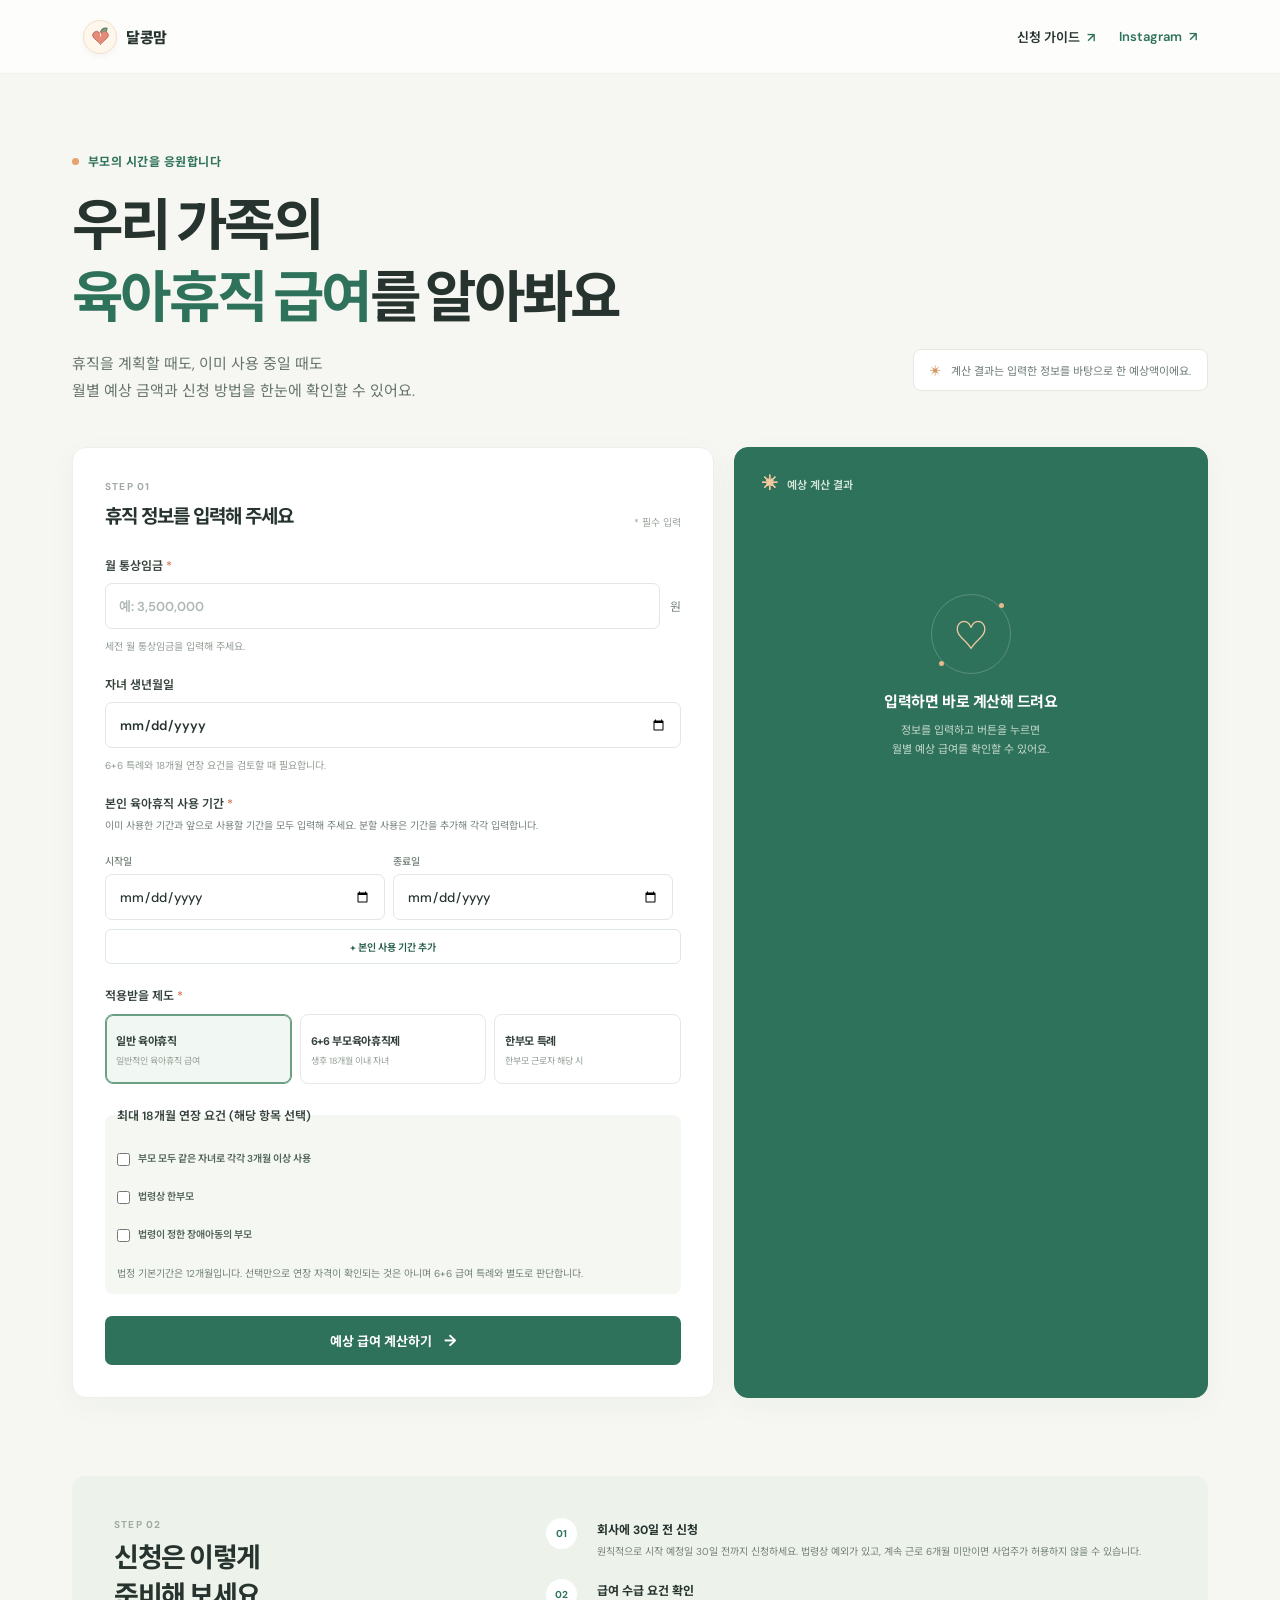
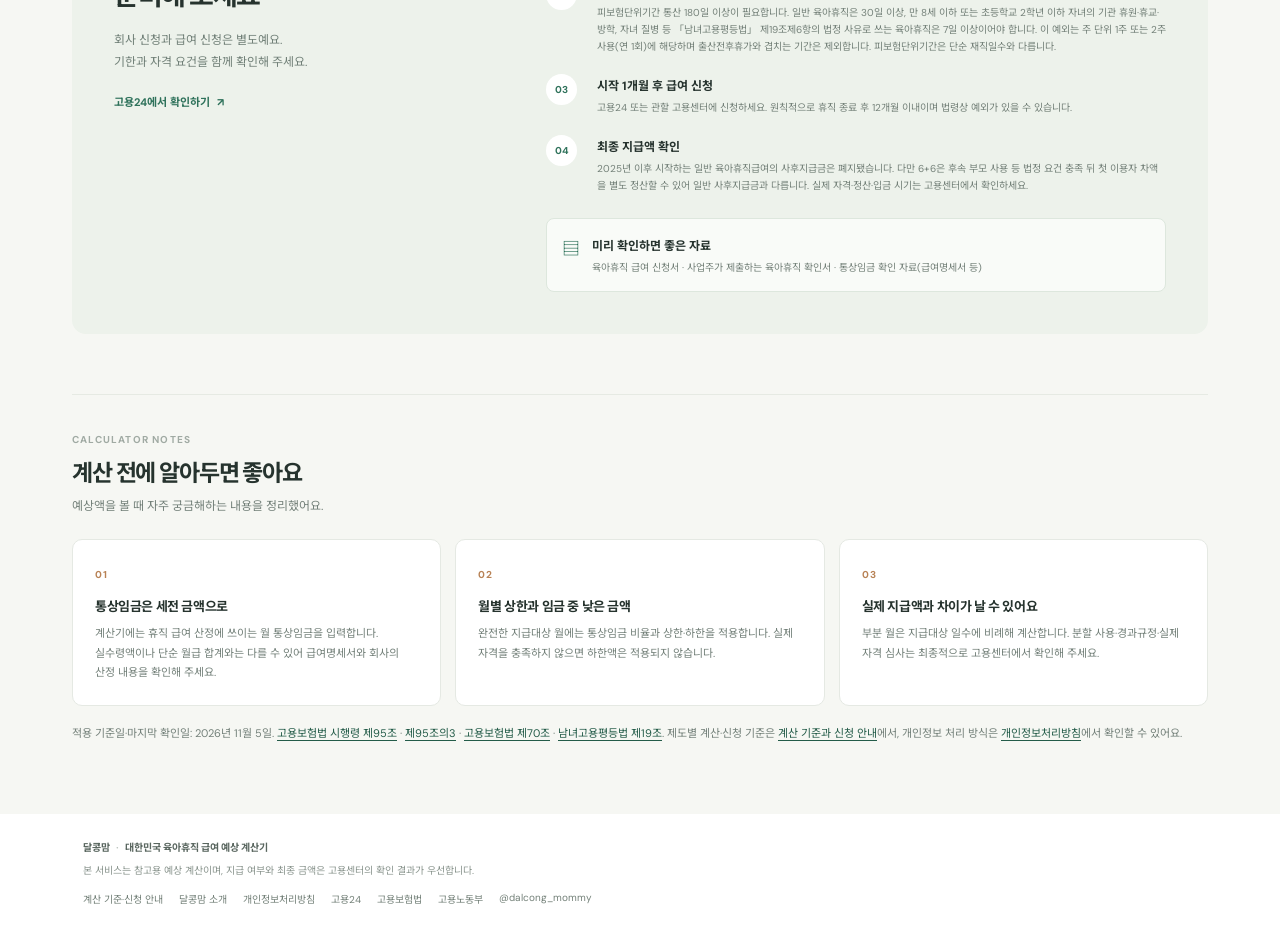
==== index.html @ 6d40310b "Clarify partial-month benefit display Co-authored-by: Copilot <223556219+Copilot@users.noreply.githu" ====
<!doctype html>
<html lang="ko">
  <head>
    <meta charset="utf-8">
    <meta name="viewport" content="width=device-width, initial-scale=1">
    <meta name="theme-color" content="#f6f7f3">
    <meta name="description" content="월 통상임금으로 육아휴직 급여를 월별 계산해 보세요. 일반 육아휴직, 6+6 부모육아휴직제, 한부모 특례 예상액과 신청 안내를 확인할 수 있습니다.">
    <title>육아휴직 급여 계산기 | 월별 예상액 계산 - 달콩맘</title>
    <link rel="canonical" href="https://nayeong-jeon.github.io/">
    <meta name="robots" content="index,follow,max-image-preview:large">
    <meta property="og:locale" content="ko_KR">
    <meta property="og:site_name" content="달콩맘">
    <meta property="og:type" content="website">
    <meta property="og:title" content="육아휴직 급여 계산기 | 월별 예상액 계산 - 달콩맘">
    <meta property="og:description" content="월 통상임금으로 육아휴직 급여를 월별 계산해 보세요. 6+6 제도와 한부모 특례 예상액 및 신청 안내를 제공합니다.">
    <meta property="og:url" content="https://nayeong-jeon.github.io/">
    <meta name="twitter:card" content="summary">
    <meta name="twitter:title" content="육아휴직 급여 계산기 - 달콩맘">
    <meta name="twitter:description" content="월 통상임금으로 육아휴직 급여를 월별 계산하고 신청 안내를 확인하세요.">

    <link rel="stylesheet" href="styles.css?v=5">
    <script type="module" src="app.js?v=4"></script>
    <script type="application/ld+json">
    {
      "@context": "https://schema.org",
      "@type": "WebApplication",
      "name": "달콩맘 육아휴직 급여 계산기",
      "url": "https://nayeong-jeon.github.io/",
      "description": "대한민국 육아휴직 급여를 월별로 예상하고 신청 정보를 확인하는 무료 계산기입니다.",
      "applicationCategory": "UtilitiesApplication",
      "operatingSystem": "Any",
      "inLanguage": "ko-KR",
      "offers": {
        "@type": "Offer",
        "price": "0",
        "priceCurrency": "KRW"
      },
      "publisher": {
        "@type": "Organization",
        "name": "달콩맘",
        "url": "https://nayeong-jeon.github.io/"
      }
    }
    </script>
  </head>
  <body>
    <header class="site-header">
      <a class="brand" href="#" aria-label="첫 화면">
        <span class="brand-mark" aria-hidden="true">
          <svg viewBox="0 0 40 40" focusable="false">
            <path class="brand-leaf" d="M20 13.8c1.7-4.1 5.3-5.8 9.1-5.2-.3 4.1-2.7 7.1-7.3 7.8" />
            <path class="brand-heart" d="M20 30.5 10.8 22a5.3 5.3 0 0 1 7.5-7.5l1.7 1.7 1.7-1.7a5.3 5.3 0 0 1 7.5 7.5L20 30.5Z" />
            <path class="brand-stem" d="M20 16.3v3.1" />
          </svg>
        </span>
        <span>달콩맘</span>
      </a>
      <nav class="header-nav" aria-label="사이트 메뉴">
        <a class="header-link" href="#guide">신청 가이드 <span aria-hidden="true">↗</span></a>
        <a class="header-link instagram-link" href="https://www.instagram.com/dalcong_mommy/" target="_blank" rel="noopener noreferrer">Instagram <span aria-hidden="true">↗</span></a>
      </nav>
    </header>

    <main>
      <section class="hero">
        <p class="eyebrow"><span class="eyebrow-dot"></span> 부모의 시간을 응원합니다</p>
        <h1>우리 가족의<br><span>육아휴직 급여</span>를 알아봐요</h1>
        <p class="hero-copy">휴직을 계획할 때도, 이미 사용 중일 때도<br class="desktop-break"> 월별 예상 금액과 신청 방법을 한눈에 확인할 수 있어요.</p>
        <div class="hero-note"><span aria-hidden="true">✳</span> 계산 결과는 입력한 정보를 바탕으로 한 예상액이에요.</div>
      </section>

      <section class="calculator-layout" aria-label="육아휴직 급여 계산">
        <form class="calculator-card" id="calculator-form">
          <div class="section-heading">
            <div>
              <p class="step-label">STEP 01</p>
              <h2>휴직 정보를 입력해 주세요</h2>
            </div>
            <span class="required-label">* 필수 입력</span>
          </div>

          <label class="field">
            <span>월 통상임금 <span class="required">*</span></span>
            <span class="input-with-unit">
              <input id="salary" type="text" inputmode="numeric" autocomplete="off" placeholder="예: 3,500,000" required>
              <span>원</span>
            </span>
            <small>세전 월 통상임금을 입력해 주세요.</small>
          </label>

          <label class="field">
            <span>자녀 생년월일</span>
            <input id="child-birth-date" type="date">
            <small>6+6 특례와 18개월 연장 요건을 검토할 때 필요합니다.</small>
          </label>

          <fieldset class="field period-group">
            <legend>본인 육아휴직 사용 기간 <span class="required">*</span></legend>
            <p class="field-help">이미 사용한 기간과 앞으로 사용할 기간을 모두 입력해 주세요. 분할 사용은 기간을 추가해 각각 입력합니다.</p>
            <div class="period-list" id="own-periods">
              <div class="period-row">
                <label><span>시작일</span><input class="period-start" type="date" required></label>
                <label><span>종료일</span><input class="period-end" type="date" required></label>
              </div>
            </div>
            <button class="add-period-button" id="add-own-period" type="button">+ 본인 사용 기간 추가</button>
          </fieldset>

          <fieldset class="field">
            <legend>적용받을 제도 <span class="required">*</span></legend>
            <div class="scheme-options">
              <label class="scheme-option">
                <input type="radio" value="standard" checked>
                <span class="radio-card">
                  <strong>일반 육아휴직</strong>
                  <small>일반적인 육아휴직 급여</small>
                </span>
              </label>
              <label class="scheme-option">
                <input type="radio" value="sixPlusSix">
                <span class="radio-card">
                  <strong>6+6 부모육아휴직제</strong>
                  <small>생후 18개월 이내 자녀</small>
                </span>
              </label>
              <label class="scheme-option">
                <input type="radio" value="singleParent">
                <span class="radio-card">
                  <strong>한부모 특례</strong>
                  <small>한부모 근로자 해당 시</small>
                </span>
              </label>
            </div>
          </fieldset>

          <fieldset class="field extension-options">
            <legend>최대 18개월 연장 요건 (해당 항목 선택)</legend>
            <label><input id="extension-parent" type="checkbox"> 부모 모두 같은 자녀로 각각 3개월 이상 사용</label>
            <label><input id="extension-single-parent" type="checkbox"> 법령상 한부모</label>
            <label><input id="extension-disabled-child" type="checkbox"> 법령이 정한 장애아동의 부모</label>
            <small>법정 기본기간은 12개월입니다. 선택만으로 연장 자격이 확인되는 것은 아니며 6+6 급여 특례와 별도로 판단합니다.</small>
          </fieldset>

          <section class="six-plus-six-details" id="six-plus-six-details" hidden aria-label="6+6 부모육아휴직제 조건 입력">
            <h3>6+6 조건 입력 <span>(충족 가정 예상)</span></h3>
            <label class="field">
              <span>배우자 월 통상임금</span>
              <span class="input-with-unit"><input id="spouse-salary" type="text" inputmode="numeric" autocomplete="off" placeholder="예: 3,500,000"><span>원</span></span>
            </label>
            <fieldset class="field period-group">
              <legend>배우자 육아휴직 사용 기간</legend>
              <p class="field-help">순차 사용도 가능합니다. 이전·분할 사용 기간을 모두 입력해 주세요.</p>
              <div class="period-list" id="spouse-periods">
                <div class="period-row">
                  <label><span>시작일</span><input class="period-start" type="date"></label>
                  <label><span>종료일</span><input class="period-end" type="date"></label>
                </div>
              </div>
              <button class="add-period-button" id="add-spouse-period" type="button">+ 배우자 사용 기간 추가</button>
            </fieldset>
            <p class="conditional-warning">날짜만으로 6+6 수급 자격·경과규정·분할 사용의 인정 여부를 확정할 수 없습니다. 일반 급여와 특례 가정액을 함께 표시하며, 특례 가정액은 확정 지급액이 아닙니다.</p>
          </section>

          <button class="calculate-button" type="submit">예상 급여 계산하기 <span aria-hidden="true">→</span></button>
          <p class="form-error" id="form-error" role="alert" hidden></p>
        </form>

        <aside class="result-card" id="result" aria-live="polite">
          <div class="result-topline">
            <span class="result-icon" aria-hidden="true">✳</span>
            <span>예상 계산 결과</span>
          </div>
          <div class="empty-result" id="empty-result">
            <div class="empty-illustration" aria-hidden="true"><span>♡</span><i></i><b></b></div>
            <h2>입력하면 바로 계산해 드려요</h2>
            <p>정보를 입력하고 버튼을 누르면<br>월별 예상 급여를 확인할 수 있어요.</p>
          </div>
          <div class="calculated-result" id="calculated-result" hidden>
            <p class="result-caption" id="result-caption"></p>
            <p class="total-amount"><strong id="total-amount">0</strong><span>원</span></p>
            <p class="result-meta" id="result-meta"></p>
            <div class="comparison-result" id="comparison-result" hidden></div>
            <div class="result-notice" id="result-notice" hidden></div>
            <div class="monthly-heading">
              <h3>월별 예상 급여</h3>
              <span>세전 · 월 단위 추정</span>
            </div>
            <div class="monthly-list" id="monthly-list"></div>
            <p class="calculation-footnote">하한 70만 원은 완전한 지급대상 월 기준입니다. 월 미만 기간은 해당 월액(하한 적용액 포함)을 지급대상 일수에 따라 일할 계산하므로 실제 부분 월 지급액은 70만 원보다 적을 수 있습니다. 최종 지급액은 관할 고용센터가 결정합니다.</p>
          </div>
        </aside>
      </section>

      <section class="guide-section" id="guide">
        <div class="guide-intro">
          <p class="step-label">STEP 02</p>
          <h2>신청은 이렇게<br>준비해 보세요</h2>
          <p>회사 신청과 급여 신청은 별도예요.<br>기한과 자격 요건을 함께 확인해 주세요.</p>
          <a class="official-link" href="https://www.work24.go.kr/" target="_blank" rel="noreferrer">고용24에서 확인하기 <span aria-hidden="true">↗</span></a>
        </div>
        <div class="guide-content">
          <ol class="steps-list">
            <li><span class="step-number">01</span><div><h3>회사에 30일 전 신청</h3><p>원칙적으로 시작 예정일 30일 전까지 신청하세요. 법령상 예외가 있고, 계속 근로 6개월 미만이면 사업주가 허용하지 않을 수 있습니다.</p></div></li>
            <li><span class="step-number">02</span><div><h3>급여 수급 요건 확인</h3><p>피보험단위기간 통산 180일 이상이 필요합니다. 일반 육아휴직은 30일 이상, 만 8세 이하 또는 초등학교 2학년 이하 자녀의 기관 휴원·휴교·방학, 자녀 질병 등 「남녀고용평등법」 제19조제6항의 법정 사유로 쓰는 육아휴직은 7일 이상이어야 합니다. 이 예외는 주 단위 1주 또는 2주 사용(연 1회)에 해당하며 출산전후휴가와 겹치는 기간은 제외합니다. 피보험단위기간은 단순 재직일수와 다릅니다.</p></div></li>
            <li><span class="step-number">03</span><div><h3>시작 1개월 후 급여 신청</h3><p>고용24 또는 관할 고용센터에 신청하세요. 원칙적으로 휴직 종료 후 12개월 이내이며 법령상 예외가 있을 수 있습니다.</p></div></li>
            <li><span class="step-number">04</span><div><h3>최종 지급액 확인</h3><p>2025년 이후 시작하는 일반 육아휴직급여의 사후지급금은 폐지됐습니다. 다만 6+6은 후속 부모 사용 등 법정 요건 충족 뒤 첫 이용자 차액을 별도 정산할 수 있어 일반 사후지급금과 다릅니다. 실제 자격·정산·입금 시기는 고용센터에서 확인하세요.</p></div></li>
          </ol>
          <div class="documents">
            <span class="documents-icon" aria-hidden="true">▤</span>
            <div><h3>미리 확인하면 좋은 자료</h3><p>육아휴직 급여 신청서 · 사업주가 제출하는 육아휴직 확인서 · 통상임금 확인 자료(급여명세서 등)</p></div>
          </div>
        </div>
      </section>

      <section class="help-section" aria-labelledby="help-title">
        <div class="help-heading">
          <p class="step-label">CALCULATOR NOTES</p>
          <h2 id="help-title">계산 전에 알아두면 좋아요</h2>
          <p>예상액을 볼 때 자주 궁금해하는 내용을 정리했어요.</p>
        </div>
        <div class="help-grid">
          <article class="help-card">
            <span class="help-number">01</span>
            <h3>통상임금은 세전 금액으로</h3>
            <p>계산기에는 휴직 급여 산정에 쓰이는 월 통상임금을 입력합니다. 실수령액이나 단순 월급 합계와는 다를 수 있어 급여명세서와 회사의 산정 내용을 확인해 주세요.</p>
          </article>
          <article class="help-card">
            <span class="help-number">02</span>
            <h3>월별 상한과 임금 중 낮은 금액</h3>
            <p>완전한 지급대상 월에는 통상임금 비율과 상한·하한을 적용합니다. 실제 자격을 충족하지 않으면 하한액은 적용되지 않습니다.</p>
          </article>
          <article class="help-card">
            <span class="help-number">03</span>
            <h3>실제 지급액과 차이가 날 수 있어요</h3>
            <p>부분 월은 지급대상 일수에 비례해 계산합니다. 분할 사용·경과규정·실제 자격 심사는 최종적으로 고용센터에서 확인해 주세요.</p>
          </article>
        </div>
        <p class="help-more">적용 기준일·마지막 확인일: 2026년 11월 5일. <a href="https://www.law.go.kr/법령/고용보험법시행령/제95조" target="_blank" rel="noopener noreferrer">고용보험법 시행령 제95조</a> · <a href="https://www.law.go.kr/법령/고용보험법시행령/제95조의3" target="_blank" rel="noopener noreferrer">제95조의3</a> · <a href="https://www.law.go.kr/법령/고용보험법/제70조" target="_blank" rel="noopener noreferrer">고용보험법 제70조</a> · <a href="https://www.law.go.kr/법령/남녀고용평등과일ㆍ가정양립지원에관한법률/제19조" target="_blank" rel="noopener noreferrer">남녀고용평등법 제19조</a>. 제도별 계산·신청 기준은 <a href="guide.html">계산 기준과 신청 안내</a>에서, 개인정보 처리 방식은 <a href="privacy.html">개인정보처리방침</a>에서 확인할 수 있어요.</p>
      </section>
    </main>

    <footer>
      <p>달콩맘 <span>·</span> 대한민국 육아휴직 급여 예상 계산기</p>
      <p>본 서비스는 참고용 예상 계산이며, 지급 여부와 최종 금액은 고용센터의 확인 결과가 우선합니다.</p>
      <div class="footer-links">
        <a href="guide.html">계산 기준·신청 안내</a>
        <a href="about.html">달콩맘 소개</a>
        <a href="privacy.html">개인정보처리방침</a>
        <a href="https://www.work24.go.kr/" target="_blank" rel="noreferrer">고용24</a>
        <a href="https://www.law.go.kr/법령/고용보험법" target="_blank" rel="noreferrer">고용보험법</a>
        <a href="https://www.moel.go.kr/" target="_blank" rel="noreferrer">고용노동부</a>
        <a href="https://www.instagram.com/dalcong_mommy/" target="_blank" rel="noopener noreferrer">@dalcong_mommy</a>
      </div>
    </footer>
  </body>
</html>
---- styles.css ----
@import url("https://fonts.googleapis.com/css2?family=DM+Sans:wght@400;500;600;700&family=Noto+Sans+KR:wght@400;500;600;700;800&display=swap");

:root {
  color-scheme: light;
  --ink: #26332e;
  --muted: #74817a;
  --green: #2f725b;
  --green-dark: #245c49;
  --mint: #e8f1eb;
  --line: #e5e9e3;
  --paper: #fff;
  --canvas: #f6f7f3;
  --orange: #e6a16c;
  font-family: "DM Sans", "Noto Sans KR", sans-serif;
}

* { box-sizing: border-box; }

body {
  margin: 0;
  color: var(--ink);
  background: var(--canvas);
  -webkit-font-smoothing: antialiased;
}

a { color: inherit; }

.site-header {
  position: sticky;
  top: 0;
  z-index: 10;
  height: 74px;
  padding: 0 max(6.5vw, calc((100vw - 1200px) / 2));
  display: flex;
  align-items: center;
  justify-content: space-between;
  background: rgba(255, 255, 255, .72);
  border-bottom: 1px solid rgba(38, 51, 46, .06);
}

.brand { display: inline-flex; gap: 9px; align-items: center; text-decoration: none; font-size: 15px; font-weight: 800; letter-spacing: -.04em; }
.brand-mark { width: 34px; height: 34px; display: grid; place-items: center; border: 1px solid #f1dfca; border-radius: 50%; background: #fff7ec; box-shadow: 0 2px 6px rgba(80, 68, 46, .06); }
.brand-mark svg { width: 29px; height: 29px; overflow: visible; }
.brand-heart { fill: #e58b78; stroke: #b96759; stroke-linecap: round; stroke-linejoin: round; stroke-width: 1.15; }
.brand-leaf { fill: #83a982; stroke: #567b60; stroke-linecap: round; stroke-linejoin: round; stroke-width: 1.4; }
.brand-stem { fill: none; stroke: #fff7ec; stroke-linecap: round; stroke-width: 1.4; }
.header-nav { display: flex; align-items: center; gap: 24px; }
.header-link { font-size: 13px; font-weight: 600; text-decoration: none; }
.header-link span, .official-link span { padding-left: 4px; color: var(--green); }
.instagram-link { color: var(--green); }

main { max-width: 1200px; margin: 0 auto; padding: 0 32px; }
.hero { position: relative; padding: 78px 0 42px; }
.eyebrow { display: flex; align-items: center; gap: 9px; margin: 0 0 20px; color: var(--green); font-size: 12px; font-weight: 700; letter-spacing: .04em; }
.eyebrow-dot { width: 7px; height: 7px; border-radius: 50%; background: var(--orange); }
h1, h2, h3, p { margin-top: 0; }
.hero h1 { margin: 0; font-size: clamp(36px, 5vw, 56px); font-weight: 700; letter-spacing: -.065em; line-height: 1.28; }
.hero h1 span { color: var(--green); }
.hero-copy { margin: 18px 0 0; color: #67746d; font-size: 15px; line-height: 1.8; }
.hero-note { position: absolute; right: 0; bottom: 56px; padding: 12px 16px; border: 1px solid #e6e9e1; border-radius: 8px; color: #6e7c74; background: #fff; font-size: 11px; }
.hero-note span { padding-right: 7px; color: #d29661; }

.calculator-layout { display: grid; grid-template-columns: minmax(0, 1.15fr) minmax(320px, .85fr); gap: 20px; align-items: stretch; }
.calculator-card, .result-card { border: 1px solid #edf0ea; border-radius: 14px; background: var(--paper); box-shadow: 0 8px 30px rgba(34, 57, 45, .035); }
.calculator-card { padding: 32px; }
.section-heading { display: flex; justify-content: space-between; align-items: flex-end; margin-bottom: 27px; }
.step-label { margin: 0 0 8px; color: #a0aaa3; font-size: 10px; font-weight: 700; letter-spacing: .12em; }
.section-heading h2 { margin: 0; font-size: 19px; letter-spacing: -.04em; }
.required-label { color: #9aa49c; font-size: 10px; }
.required { color: #d67d5e; }
.field { display: flex; flex-direction: column; gap: 9px; margin: 0 0 22px; color: #35423b; font-size: 12px; font-weight: 600; }
.field input:not([type="radio"]):not([type="checkbox"]), .field select { width: 100%; min-width: 0; height: 46px; padding: 0 13px; border: 1px solid #e2e7e1; border-radius: 7px; outline: none; color: var(--ink); background: white; font: inherit; font-size: 13px; transition: border-color .2s, box-shadow .2s; }
.field input:focus, .field select:focus { border-color: #75a88e; box-shadow: 0 0 0 3px rgba(80, 142, 110, .1); }
.field input::placeholder { color: #adb6b0; }
.field small { color: #929d95; font-size: 10px; font-weight: 400; }
.input-with-unit { display: flex; align-items: center; gap: 10px; }
.input-with-unit > input, .input-with-unit > select { flex: 1; }
.input-with-unit > span:last-child { color: #78847d; font-size: 12px; font-weight: 400; }
.select-wrap { gap: 8px; }
.field-row { display: grid; grid-template-columns: 1fr 1fr; gap: 14px; }
.field-row .field { min-width: 0; }
.field fieldset, fieldset.field { min-width: 0; padding: 0; border: 0; }
fieldset.field legend { padding: 0; margin-bottom: 10px; }
.scheme-options { display: grid; grid-template-columns: repeat(3, 1fr); gap: 8px; }
.scheme-option { position: relative; cursor: pointer; }
.scheme-option input { position: absolute; opacity: 0; }
.radio-card { min-height: 70px; padding: 13px 10px; display: flex; flex-direction: column; justify-content: center; gap: 6px; border: 1px solid #e4e9e3; border-radius: 8px; transition: .18s ease; }
.radio-card strong { font-size: 11px; letter-spacing: -.03em; }
.radio-card small { color: #929d95; font-size: 9px; font-weight: 400; }
.scheme-option input:checked + .radio-card { border-color: #6c9e83; background: #f1f7f2; box-shadow: inset 0 0 0 1px #6c9e83; }
.scheme-option input:focus-visible + .radio-card { outline: 3px solid rgba(80, 142, 110, .2); }
.eligibility-check { display: flex; gap: 10px; align-items: flex-start; margin: -5px 0 20px; padding: 12px; border-radius: 8px; color: #52635a; background: #f4f7f2; font-size: 11px; line-height: 1.6; cursor: pointer; }
.eligibility-check input { accent-color: var(--green); }
.extension-options { margin: 0 0 22px; padding: 12px !important; border-radius: 8px !important; background: #f4f7f2; }
.extension-options legend { margin-bottom: 8px !important; }
.extension-options label { display: flex; gap: 8px; align-items: flex-start; margin: 7px 0; color: #52635a; font-size: 10px; line-height: 1.5; cursor: pointer; }
.extension-options input { margin: 2px 0 0; accent-color: var(--green); }
.extension-options small { display: block; margin-top: 8px; color: #748179; font-size: 10px; font-weight: 400; line-height: 1.6; }
.field-help { margin: -4px 0 10px; color: #748179; font-size: 10px; font-weight: 400; line-height: 1.6; }
.period-group { margin: 0 0 22px; }
.period-list { display: grid; gap: 9px; }
.period-row { display: grid; grid-template-columns: 1fr 1fr auto; gap: 8px; align-items: end; }
.period-row label { display: flex; min-width: 0; flex-direction: column; gap: 6px; color: #748179; font-size: 10px; font-weight: 500; }
.period-row input { width: 100%; min-width: 0; height: 42px; padding: 0 9px; border: 1px solid #e2e7e1; border-radius: 7px; color: var(--ink); background: white; font: inherit; }
.add-period-button, .remove-period-button { min-height: 35px; padding: 0 10px; border: 1px solid #dfe8df; border-radius: 6px; color: var(--green-dark); background: #fff; font: inherit; font-size: 10px; cursor: pointer; }
.remove-period-button { color: #91614f; }
.six-plus-six-details { margin: -4px 0 20px; padding: 15px; border: 1px solid #dce8dd; border-radius: 8px; background: #f7faf6; }
.six-plus-six-details h3 { margin: 0 0 14px; color: var(--green-dark); font-size: 13px; }
.six-plus-six-details h3 span { color: #8a958e; font-size: 10px; font-weight: 400; }
.six-plus-six-details .field { margin-bottom: 15px; }
.conditional-warning { margin: 8px 0 0; color: #87603f; font-size: 10px; line-height: 1.7; }
.calculate-button { width: 100%; height: 49px; display: flex; align-items: center; justify-content: center; gap: 12px; border: 0; border-radius: 7px; color: white; background: var(--green); font: inherit; font-size: 13px; font-weight: 700; cursor: pointer; transition: background .2s, transform .2s; }
.calculate-button:hover { background: var(--green-dark); transform: translateY(-1px); }
.calculate-button span { font-size: 16px; }
.form-error { margin: 12px 0 0; color: #b94b38; font-size: 12px; }

.result-card { min-height: 460px; padding: 25px 27px; color: white; background: #2f725b; border-color: #2f725b; overflow: hidden; }
.result-topline { display: flex; align-items: center; gap: 9px; color: #d6e8dc; font-size: 11px; font-weight: 600; }
.result-icon { color: #f2c99e; font-size: 16px; }
.empty-result { min-height: 365px; display: flex; flex-direction: column; align-items: center; justify-content: center; text-align: center; }
.empty-illustration { position: relative; width: 80px; height: 80px; margin-bottom: 16px; display: grid; place-items: center; border: 1px solid rgba(255,255,255,.2); border-radius: 50%; color: #f4cba3; font-size: 34px; }
.empty-illustration i, .empty-illustration b { position: absolute; width: 5px; height: 5px; border-radius: 50%; background: #e6b987; }
.empty-illustration i { top: 8px; right: 6px; }.empty-illustration b { bottom: 7px; left: 7px; }
.empty-result h2 { margin: 0 0 9px; font-size: 15px; letter-spacing: -.03em; }
.empty-result p { margin: 0; color: #c3d9cb; font-size: 11px; line-height: 1.8; }
.calculated-result { padding-top: 29px; }
.result-caption { margin: 0 0 5px; color: #d2e5d9; font-size: 11px; }
.total-amount { margin: 0; color: #fff; letter-spacing: -.06em; }
.total-amount strong { font-size: clamp(34px, 4vw, 47px); font-weight: 600; }
.total-amount span { padding-left: 5px; font-size: 15px; }
.result-meta { margin: 5px 0 16px; color: #c3d9cb; font-size: 10px; }
.result-notice { margin: 0 0 18px; padding: 10px 12px; border-radius: 7px; color: #ffe8c8; background: rgba(255, 255, 255, .11); font-size: 10px; line-height: 1.6; }
.comparison-result { margin: 0 0 18px; padding: 12px; border: 1px solid rgba(255,255,255,.2); border-radius: 8px; background: rgba(255,255,255,.08); }
.comparison-result h3 { margin: 0 0 9px; font-size: 11px; }
.comparison-result h4 { margin: 12px 0 5px; font-size: 10px; }
.comparison-result dl { margin: 0; display: grid; grid-template-columns: 1fr auto; gap: 6px 10px; font-size: 10px; }
.comparison-result dd { margin: 0; font-weight: 700; text-align: right; }
.comparison-monthly-list { max-height: 130px; overflow: auto; }
.comparison-monthly-list p { margin: 0; padding: 4px 0; border-top: 1px solid rgba(255,255,255,.12); color: #d6e8dc; font-size: 9px; line-height: 1.5; }
.comparison-total, .comparison-note { margin: 10px 0 0; color: #d6e8dc; font-size: 9px; line-height: 1.7; }
.comparison-note { color: #ffe8c8; }
.monthly-heading { display: flex; align-items: center; justify-content: space-between; padding-top: 16px; border-top: 1px solid rgba(255,255,255,.2); }
.monthly-heading h3 { margin: 0; font-size: 12px; }
.monthly-heading span { color: #c3d9cb; font-size: 9px; }
.monthly-list { max-height: 230px; margin-top: 9px; overflow: auto; scrollbar-color: rgba(255,255,255,.3) transparent; scrollbar-width: thin; }
.month-row { min-height: 35px; display: flex; justify-content: space-between; align-items: center; border-bottom: 1px solid rgba(255,255,255,.12); font-size: 11px; }
.month-row-details { min-width: 0; padding: 6px 8px 6px 0; display: flex; flex-direction: column; gap: 3px; }
.month-row-details span { color: #d2e5d9; }
.month-row-details small { color: #bdd3c5; font-size: 9px; line-height: 1.5; }
.month-row strong { font-size: 11px; font-weight: 600; }
.calculation-footnote { margin: 12px 0 0; color: #bdd3c5; font-size: 9px; line-height: 1.6; }

.guide-section { margin: 78px 0 60px; padding: 42px; display: grid; grid-template-columns: .75fr 1.25fr; gap: 60px; border-radius: 14px; background: #edf2eb; }
.guide-intro h2 { margin: 0 0 15px; font-size: 27px; letter-spacing: -.055em; line-height: 1.4; }
.guide-intro > p:not(.step-label) { color: #718078; font-size: 12px; line-height: 1.8; }
.official-link { display: inline-block; margin-top: 8px; color: var(--green); font-size: 11px; font-weight: 700; text-decoration: none; }
.steps-list { margin: 0; padding: 0; list-style: none; }
.steps-list li { display: grid; grid-template-columns: 38px 1fr; gap: 13px; padding: 0 0 19px; }
.step-number { width: 31px; height: 31px; display: grid; place-items: center; border-radius: 50%; color: var(--green); background: #fff; font-size: 10px; font-weight: 700; }
.steps-list h3, .documents h3 { margin: 2px 0 5px; font-size: 12px; }
.steps-list p, .documents p { margin: 0; color: #748179; font-size: 10px; line-height: 1.7; }
.documents { margin-top: 5px; padding: 15px; display: flex; align-items: flex-start; gap: 12px; border: 1px solid #dde7dd; border-radius: 8px; background: rgba(255,255,255,.68); }
.documents-icon { color: var(--green); font-size: 18px; }

.help-section { margin: 0 0 70px; padding: 38px 0 0; border-top: 1px solid #e6eae3; }
.help-heading { margin-bottom: 22px; }
.help-heading h2 { margin: 0 0 8px; font-size: 23px; letter-spacing: -.05em; }
.help-heading > p:last-child { margin: 0; color: var(--muted); font-size: 12px; line-height: 1.7; }
.help-grid { display: grid; grid-template-columns: repeat(3, minmax(0, 1fr)); gap: 14px; }
.help-card { min-width: 0; padding: 22px; border: 1px solid var(--line); border-radius: 10px; background: #fff; }
.help-number { display: inline-block; margin-bottom: 15px; color: #b88255; font-size: 10px; font-weight: 700; letter-spacing: .1em; }
.help-card h3 { margin: 0 0 9px; font-size: 13px; letter-spacing: -.03em; }
.help-card p { margin: 0; color: var(--muted); font-size: 11px; line-height: 1.8; word-break: keep-all; }
.help-more { margin: 18px 0 0; color: var(--muted); font-size: 11px; line-height: 1.8; }
.help-more a, .content-page a:not(.brand):not(.back-to-calculator) { color: var(--green-dark); text-underline-offset: 3px; }

.content-page { max-width: 860px; min-height: 55vh; margin: 0 auto; padding: 72px 32px 80px; }
.content-page > .step-label { margin-bottom: 14px; }
.content-page > h1 { margin: 0 0 20px; font-size: clamp(32px, 5vw, 46px); line-height: 1.35; letter-spacing: -.06em; }
.content-page > h1 span { color: var(--green); }
.content-lead { max-width: 720px; margin: 0 0 30px; color: #66746c; font-size: 15px; line-height: 1.9; word-break: keep-all; }
.prose-section { margin: 30px 0; padding: 26px 28px; border: 1px solid var(--line); border-radius: 11px; background: #fff; }
.prose-section h2 { margin: 0 0 14px; font-size: 18px; letter-spacing: -.04em; }
.prose-section h3 { font-size: 14px; }
.prose-section p, .prose-section li { color: #5f6e65; font-size: 13px; line-height: 1.9; word-break: keep-all; }
.prose-section p:last-child { margin-bottom: 0; }
.formula-card { margin: 18px 0; padding: 18px 20px; display: flex; flex-direction: column; gap: 7px; border-left: 3px solid var(--green); border-radius: 5px; background: #f1f6f1; }
.formula-card strong { color: var(--green-dark); font-size: 13px; }
.formula-card span { color: #5f6e65; font-size: 12px; line-height: 1.7; }
.table-wrap { width: 100%; margin: 18px 0; overflow-x: auto; }
.table-wrap table { width: 100%; border-collapse: collapse; font-size: 12px; line-height: 1.7; }
.table-wrap th, .table-wrap td { padding: 12px; border: 1px solid var(--line); text-align: left; vertical-align: top; }
.table-wrap thead th { color: var(--green-dark); background: #f1f6f1; }
.table-wrap tbody th { min-width: 130px; }
.important-note { padding: 13px 15px; border-radius: 7px; background: #fff7ec; }
.guide-ordered-list { padding-left: 22px; }
.guide-ordered-list li { margin: 0 0 10px; }
.faq-item { padding: 15px 0; border-top: 1px solid var(--line); }
.faq-item:last-child { padding-bottom: 0; }
.faq-item summary { color: var(--ink); font-size: 13px; font-weight: 700; cursor: pointer; }
.faq-item p { padding: 10px 0 0; }
.plain-list { padding-left: 20px; }
.plain-list li { margin-bottom: 8px; }
.contact-card { background: #f1f6f1; }
.policy-date, .content-updated { color: #8a958e; font-size: 11px; }
.back-to-calculator { display: inline-flex; gap: 10px; margin-top: 4px; padding: 13px 17px; border-radius: 7px; color: white; background: var(--green); font-size: 12px; font-weight: 700; text-decoration: none; }
.back-to-calculator span { color: #d7ecdf; }

footer { padding: 25px max(6.5vw, calc((100vw - 1200px) / 2)); color: #8a958e; background: #fff; font-size: 10px; }
footer p { margin: 0 0 8px; }
footer p:first-child { color: #59665f; font-weight: 700; }
footer p span { padding: 0 4px; color: #bac3bc; }
.footer-links { display: flex; gap: 16px; margin-top: 14px; }
.footer-links a { color: #738078; text-decoration: none; }

[hidden] { display: none !important; }

@media (max-width: 800px) {
  .hero { padding-top: 58px; }
  .hero-note { position: static; width: fit-content; margin-top: 22px; }
  .calculator-layout { grid-template-columns: 1fr; }
  .help-grid { grid-template-columns: 1fr; }
  .result-card { min-height: 330px; }
  .empty-result { min-height: 255px; }
  .guide-section { grid-template-columns: 1fr; gap: 28px; margin-top: 55px; padding: 30px; }
  .content-page { padding-top: 55px; }
}

@media (max-width: 520px) {
  .site-header { height: 62px; padding: 0 20px; }
  .header-nav { gap: 14px; }
  .header-link { font-size: 11px; }
  main { padding: 0 18px; }
  .hero { padding: 43px 0 28px; }
  .hero h1 { font-size: 37px; }
  .hero-copy { font-size: 13px; }
  .desktop-break { display: none; }
  .hero-note { font-size: 10px; }
  .calculator-card { padding: 22px 18px; }
  .field-row { grid-template-columns: 1fr; gap: 0; }
  .scheme-options { grid-template-columns: 1fr; }
  .radio-card { min-height: 57px; padding: 10px 13px; }
  .radio-card small { font-size: 10px; }
  .result-card { padding: 22px 19px; }
  .guide-section { padding: 25px 20px; }
  .guide-section, .calculator-card, .result-card, .prose-section { border-radius: 10px; }
  .guide-section .steps-list li { grid-template-columns: 34px 1fr; gap: 9px; }
  .help-section { margin-bottom: 48px; padding-top: 28px; }
  .help-card { padding: 18px; }
  .content-page { padding: 42px 18px 54px; }
  .content-page > h1 { font-size: 31px; }
  .content-lead { font-size: 13px; }
  .prose-section { margin: 18px 0; padding: 20px 17px; }
  .prose-section h2 { font-size: 16px; }
  .prose-section p, .prose-section li { font-size: 12px; }
  .table-wrap table { min-width: 600px; }
  .formula-card { padding: 15px; }
  .footer-links { flex-wrap: wrap; row-gap: 10px; }
  footer { padding: 24px 20px; }
}

@media (max-width: 360px) {
  .site-header { padding-right: 14px; padding-left: 14px; }
  .brand { gap: 7px; font-size: 14px; }
  .header-nav { gap: 10px; }
  .header-link { font-size: 10px; }
  main { padding-right: 14px; padding-left: 14px; }
}
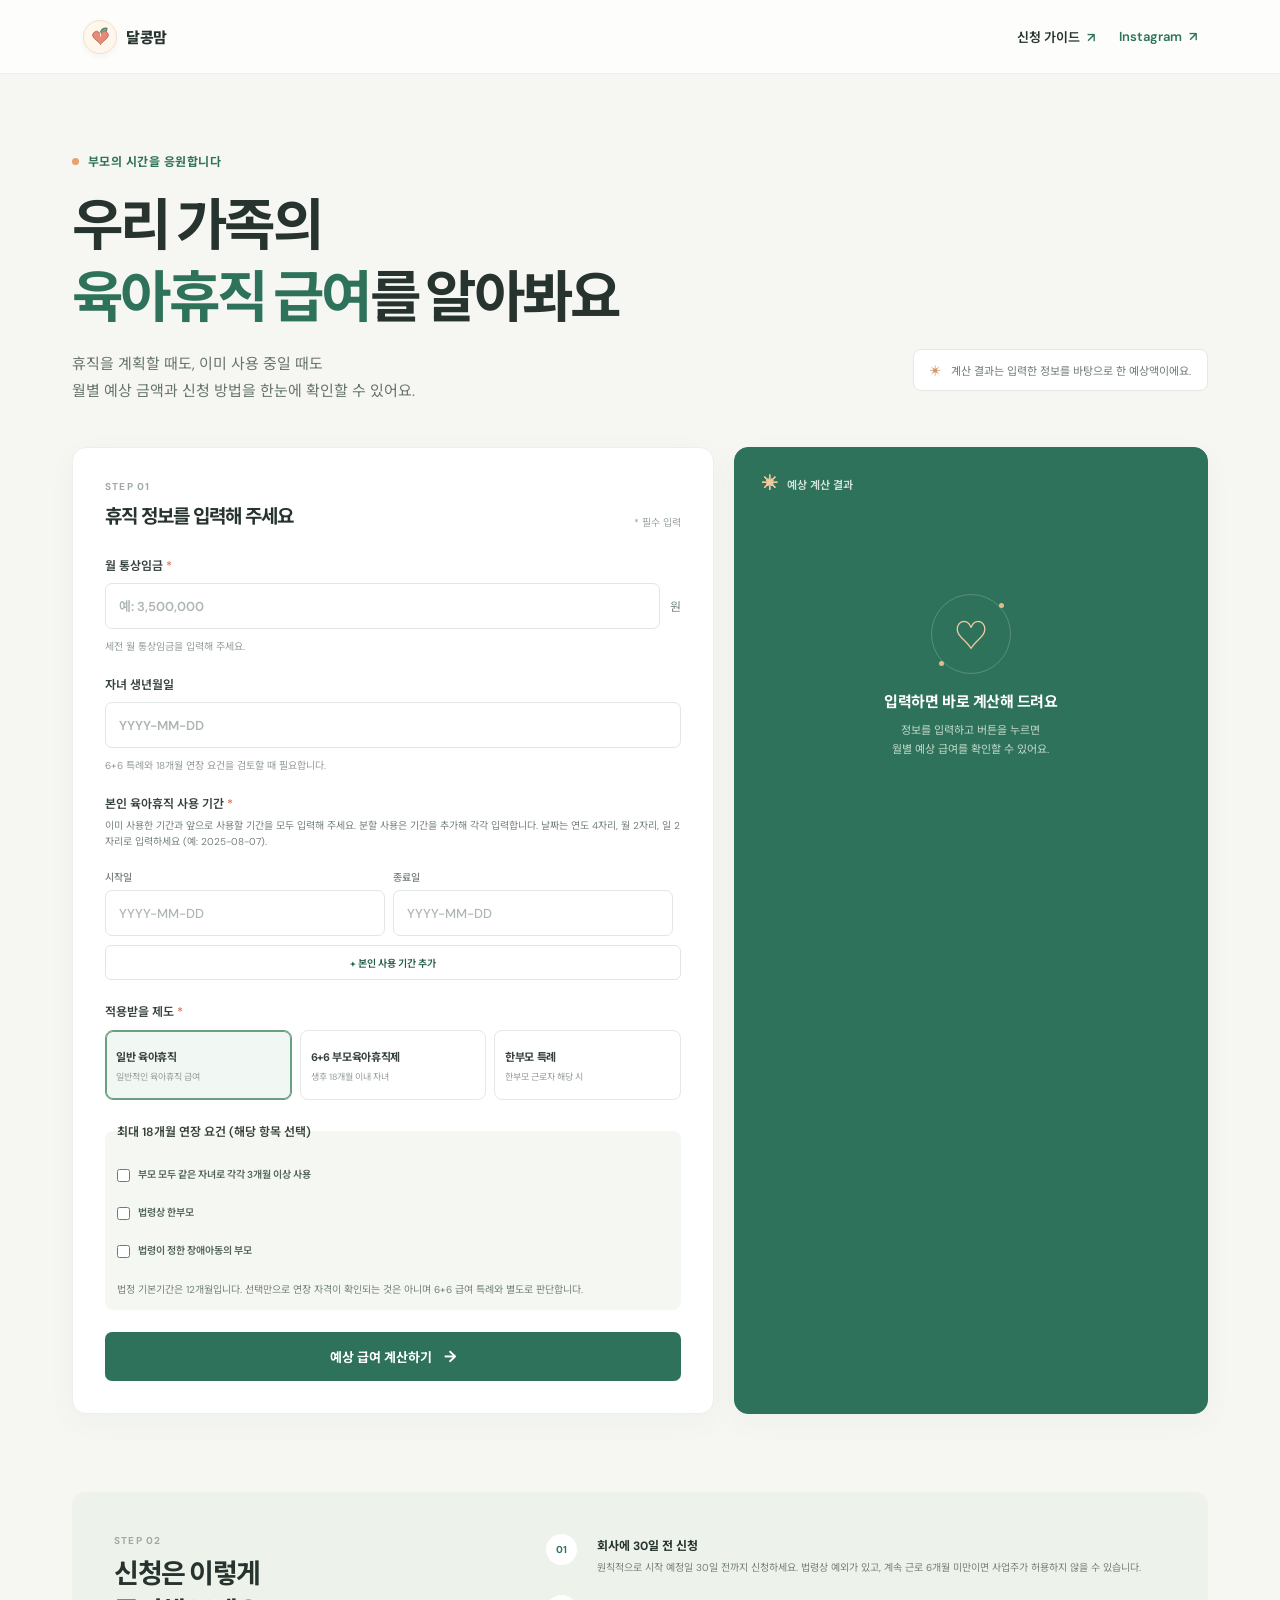
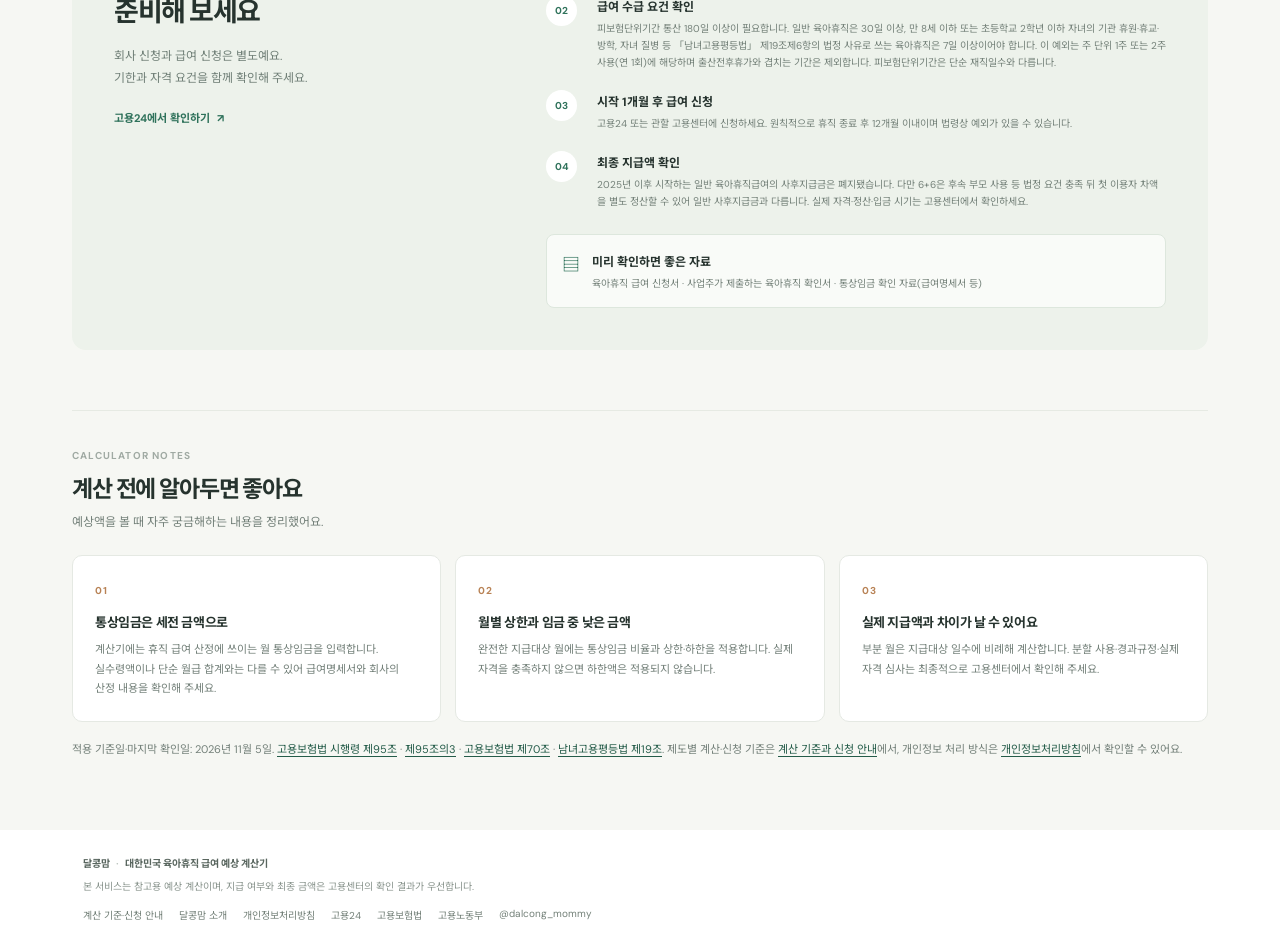
==== commit 2b0cb9b2: "Improve date entry with automatic segments Co-authored-by: Copilot <223556219+Copilot@users.noreply." ====
--- a/index.html
+++ b/index.html
@@ -19,7 +19,7 @@
     <meta name="twitter:description" content="월 통상임금으로 육아휴직 급여를 월별 계산하고 신청 안내를 확인하세요.">
 
     <link rel="stylesheet" href="styles.css?v=5">
-    <script type="module" src="app.js?v=4"></script>
+    <script type="module" src="app.js?v=6"></script>
     <script type="application/ld+json">
     {
       "@context": "https://schema.org",
@@ -90,17 +90,17 @@
 
           <label class="field">
             <span>자녀 생년월일</span>
-            <input id="child-birth-date" type="date">
+            <input id="child-birth-date" class="date-input" type="text" inputmode="numeric" autocomplete="bday" maxlength="10" placeholder="YYYY-MM-DD">
             <small>6+6 특례와 18개월 연장 요건을 검토할 때 필요합니다.</small>
           </label>
 
           <fieldset class="field period-group">
             <legend>본인 육아휴직 사용 기간 <span class="required">*</span></legend>
-            <p class="field-help">이미 사용한 기간과 앞으로 사용할 기간을 모두 입력해 주세요. 분할 사용은 기간을 추가해 각각 입력합니다.</p>
+            <p class="field-help">이미 사용한 기간과 앞으로 사용할 기간을 모두 입력해 주세요. 분할 사용은 기간을 추가해 각각 입력합니다. 날짜는 연도 4자리, 월 2자리, 일 2자리로 입력하세요 (예: 2025-08-07).</p>
             <div class="period-list" id="own-periods">
               <div class="period-row">
-                <label><span>시작일</span><input class="period-start" type="date" required></label>
-                <label><span>종료일</span><input class="period-end" type="date" required></label>
+                <label><span>시작일</span><input class="period-start date-input" type="text" inputmode="numeric" maxlength="10" placeholder="YYYY-MM-DD" required></label>
+                <label><span>종료일</span><input class="period-end date-input" type="text" inputmode="numeric" maxlength="10" placeholder="YYYY-MM-DD" required></label>
               </div>
             </div>
             <button class="add-period-button" id="add-own-period" type="button">+ 본인 사용 기간 추가</button>
@@ -149,11 +149,11 @@
             </label>
             <fieldset class="field period-group">
               <legend>배우자 육아휴직 사용 기간</legend>
-              <p class="field-help">순차 사용도 가능합니다. 이전·분할 사용 기간을 모두 입력해 주세요.</p>
+              <p class="field-help">순차 사용도 가능합니다. 이전·분할 사용 기간을 모두 입력해 주세요. 날짜는 YYYY-MM-DD 형식입니다.</p>
               <div class="period-list" id="spouse-periods">
                 <div class="period-row">
-                  <label><span>시작일</span><input class="period-start" type="date"></label>
-                  <label><span>종료일</span><input class="period-end" type="date"></label>
+                  <label><span>시작일</span><input class="period-start date-input" type="text" inputmode="numeric" maxlength="10" placeholder="YYYY-MM-DD"></label>
+                  <label><span>종료일</span><input class="period-end date-input" type="text" inputmode="numeric" maxlength="10" placeholder="YYYY-MM-DD"></label>
                 </div>
               </div>
               <button class="add-period-button" id="add-spouse-period" type="button">+ 배우자 사용 기간 추가</button>
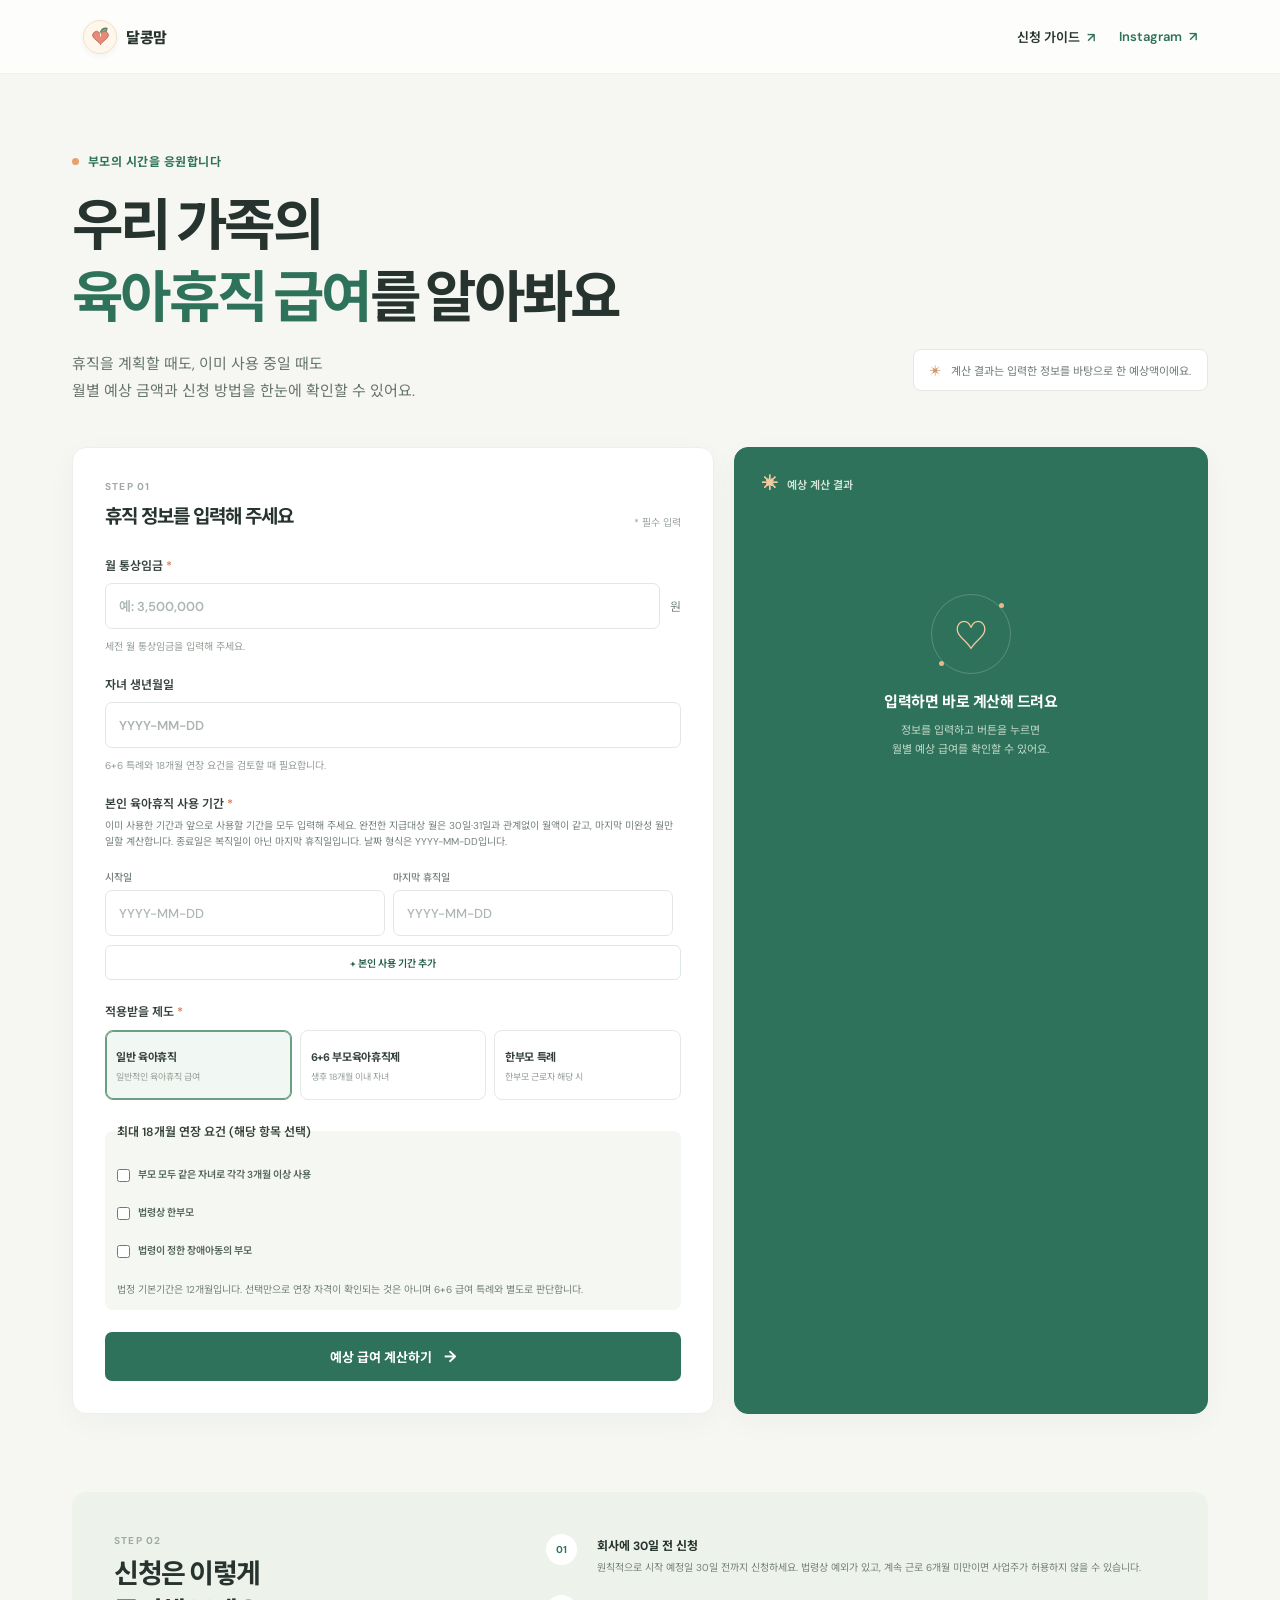
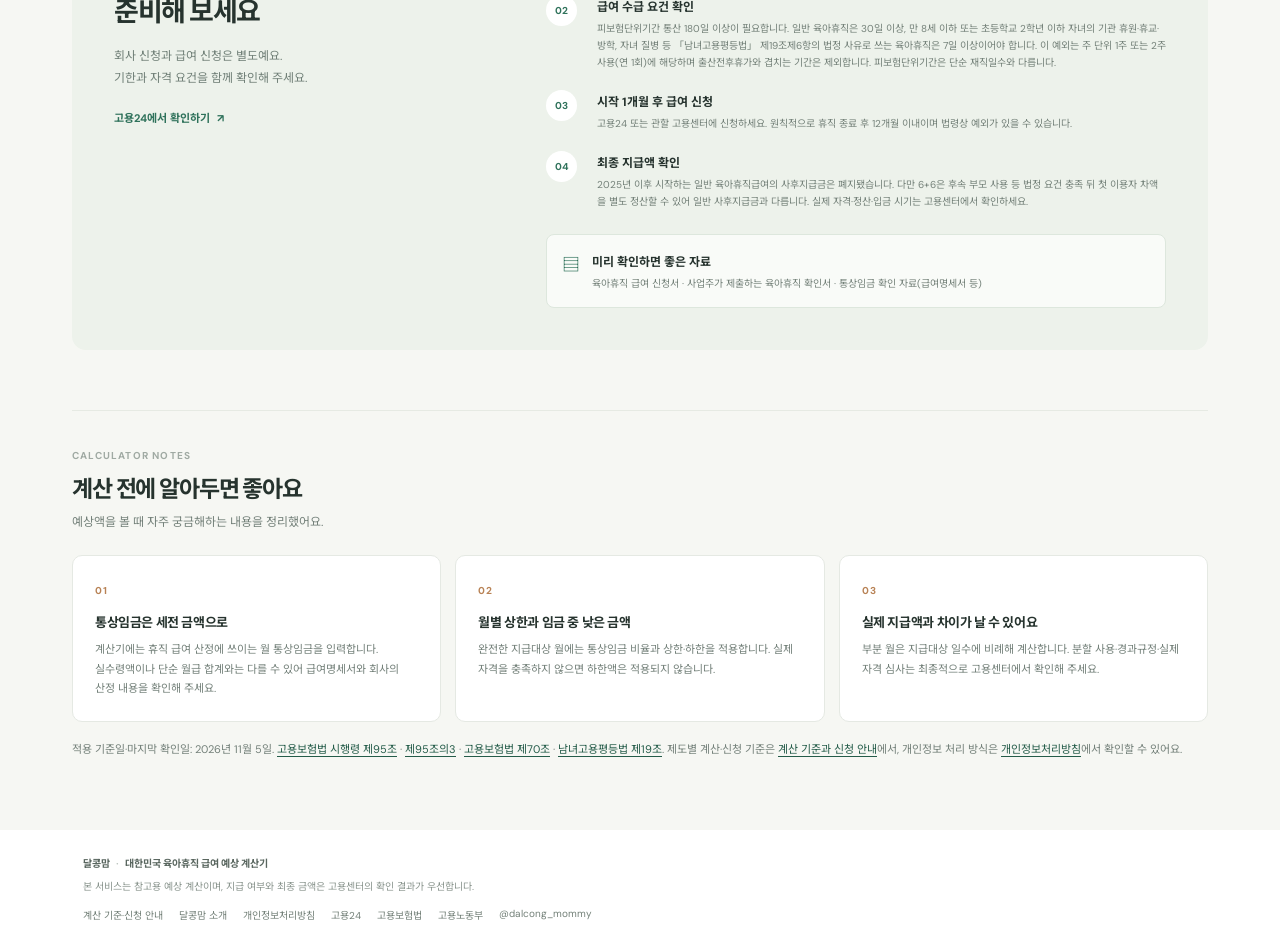
==== commit 3e60a7c8: "Clarify fixed monthly benefit and prorated final month Co-authored-by: Copilot <223556219+Copilot@us" ====
--- a/index.html
+++ b/index.html
@@ -19,7 +19,7 @@
     <meta name="twitter:description" content="월 통상임금으로 육아휴직 급여를 월별 계산하고 신청 안내를 확인하세요.">
 
     <link rel="stylesheet" href="styles.css?v=5">
-    <script type="module" src="app.js?v=6"></script>
+    <script type="module" src="app.js?v=11"></script>
     <script type="application/ld+json">
     {
       "@context": "https://schema.org",
@@ -96,11 +96,11 @@
 
           <fieldset class="field period-group">
             <legend>본인 육아휴직 사용 기간 <span class="required">*</span></legend>
-            <p class="field-help">이미 사용한 기간과 앞으로 사용할 기간을 모두 입력해 주세요. 분할 사용은 기간을 추가해 각각 입력합니다. 날짜는 연도 4자리, 월 2자리, 일 2자리로 입력하세요 (예: 2025-08-07).</p>
+            <p class="field-help">이미 사용한 기간과 앞으로 사용할 기간을 모두 입력해 주세요. 완전한 지급대상 월은 30일·31일과 관계없이 월액이 같고, 마지막 미완성 월만 일할 계산합니다. 종료일은 복직일이 아닌 마지막 휴직일입니다. 날짜 형식은 YYYY-MM-DD입니다.</p>
             <div class="period-list" id="own-periods">
               <div class="period-row">
                 <label><span>시작일</span><input class="period-start date-input" type="text" inputmode="numeric" maxlength="10" placeholder="YYYY-MM-DD" required></label>
-                <label><span>종료일</span><input class="period-end date-input" type="text" inputmode="numeric" maxlength="10" placeholder="YYYY-MM-DD" required></label>
+                <label><span>마지막 휴직일</span><input class="period-end date-input" type="text" inputmode="numeric" maxlength="10" placeholder="YYYY-MM-DD" required></label>
               </div>
             </div>
             <button class="add-period-button" id="add-own-period" type="button">+ 본인 사용 기간 추가</button>
@@ -110,21 +110,21 @@
             <legend>적용받을 제도 <span class="required">*</span></legend>
             <div class="scheme-options">
               <label class="scheme-option">
-                <input type="radio" value="standard" checked>
+                <input type="radio" name="scheme" value="standard" checked>
                 <span class="radio-card">
                   <strong>일반 육아휴직</strong>
                   <small>일반적인 육아휴직 급여</small>
                 </span>
               </label>
               <label class="scheme-option">
-                <input type="radio" value="sixPlusSix">
+                <input type="radio" name="scheme" value="sixPlusSix">
                 <span class="radio-card">
                   <strong>6+6 부모육아휴직제</strong>
                   <small>생후 18개월 이내 자녀</small>
                 </span>
               </label>
               <label class="scheme-option">
-                <input type="radio" value="singleParent">
+                <input type="radio" name="scheme" value="singleParent">
                 <span class="radio-card">
                   <strong>한부모 특례</strong>
                   <small>한부모 근로자 해당 시</small>
@@ -144,16 +144,16 @@
           <section class="six-plus-six-details" id="six-plus-six-details" hidden aria-label="6+6 부모육아휴직제 조건 입력">
             <h3>6+6 조건 입력 <span>(충족 가정 예상)</span></h3>
             <label class="field">
-              <span>배우자 월 통상임금</span>
+              <span>배우자 월 통상임금 <span class="required">*</span></span>
               <span class="input-with-unit"><input id="spouse-salary" type="text" inputmode="numeric" autocomplete="off" placeholder="예: 3,500,000"><span>원</span></span>
             </label>
             <fieldset class="field period-group">
               <legend>배우자 육아휴직 사용 기간</legend>
-              <p class="field-help">순차 사용도 가능합니다. 이전·분할 사용 기간을 모두 입력해 주세요. 날짜는 YYYY-MM-DD 형식입니다.</p>
+              <p class="field-help">순차 사용도 가능합니다. 이전·분할 사용 기간을 모두 입력해 주세요. 종료일은 복직일이 아닌 마지막 휴직일입니다.</p>
               <div class="period-list" id="spouse-periods">
                 <div class="period-row">
                   <label><span>시작일</span><input class="period-start date-input" type="text" inputmode="numeric" maxlength="10" placeholder="YYYY-MM-DD"></label>
-                  <label><span>종료일</span><input class="period-end date-input" type="text" inputmode="numeric" maxlength="10" placeholder="YYYY-MM-DD"></label>
+                  <label><span>마지막 휴직일</span><input class="period-end date-input" type="text" inputmode="numeric" maxlength="10" placeholder="YYYY-MM-DD"></label>
                 </div>
               </div>
               <button class="add-period-button" id="add-spouse-period" type="button">+ 배우자 사용 기간 추가</button>
@@ -186,7 +186,7 @@
               <span>세전 · 월 단위 추정</span>
             </div>
             <div class="monthly-list" id="monthly-list"></div>
-            <p class="calculation-footnote">하한 70만 원은 완전한 지급대상 월 기준입니다. 월 미만 기간은 해당 월액(하한 적용액 포함)을 지급대상 일수에 따라 일할 계산하므로 실제 부분 월 지급액은 70만 원보다 적을 수 있습니다. 최종 지급액은 관할 고용센터가 결정합니다.</p>
+            <p class="calculation-footnote">완전한 지급대상 월은 30일·31일과 관계없이 같은 월액으로 계산하고 마지막 미완성 월만 일할 계산합니다. 하한 70만 원은 완전한 지급대상 월 기준이므로 부분 월액은 70만 원보다 적을 수 있습니다. 최종 지급액은 관할 고용센터가 결정합니다.</p>
           </div>
         </aside>
       </section>
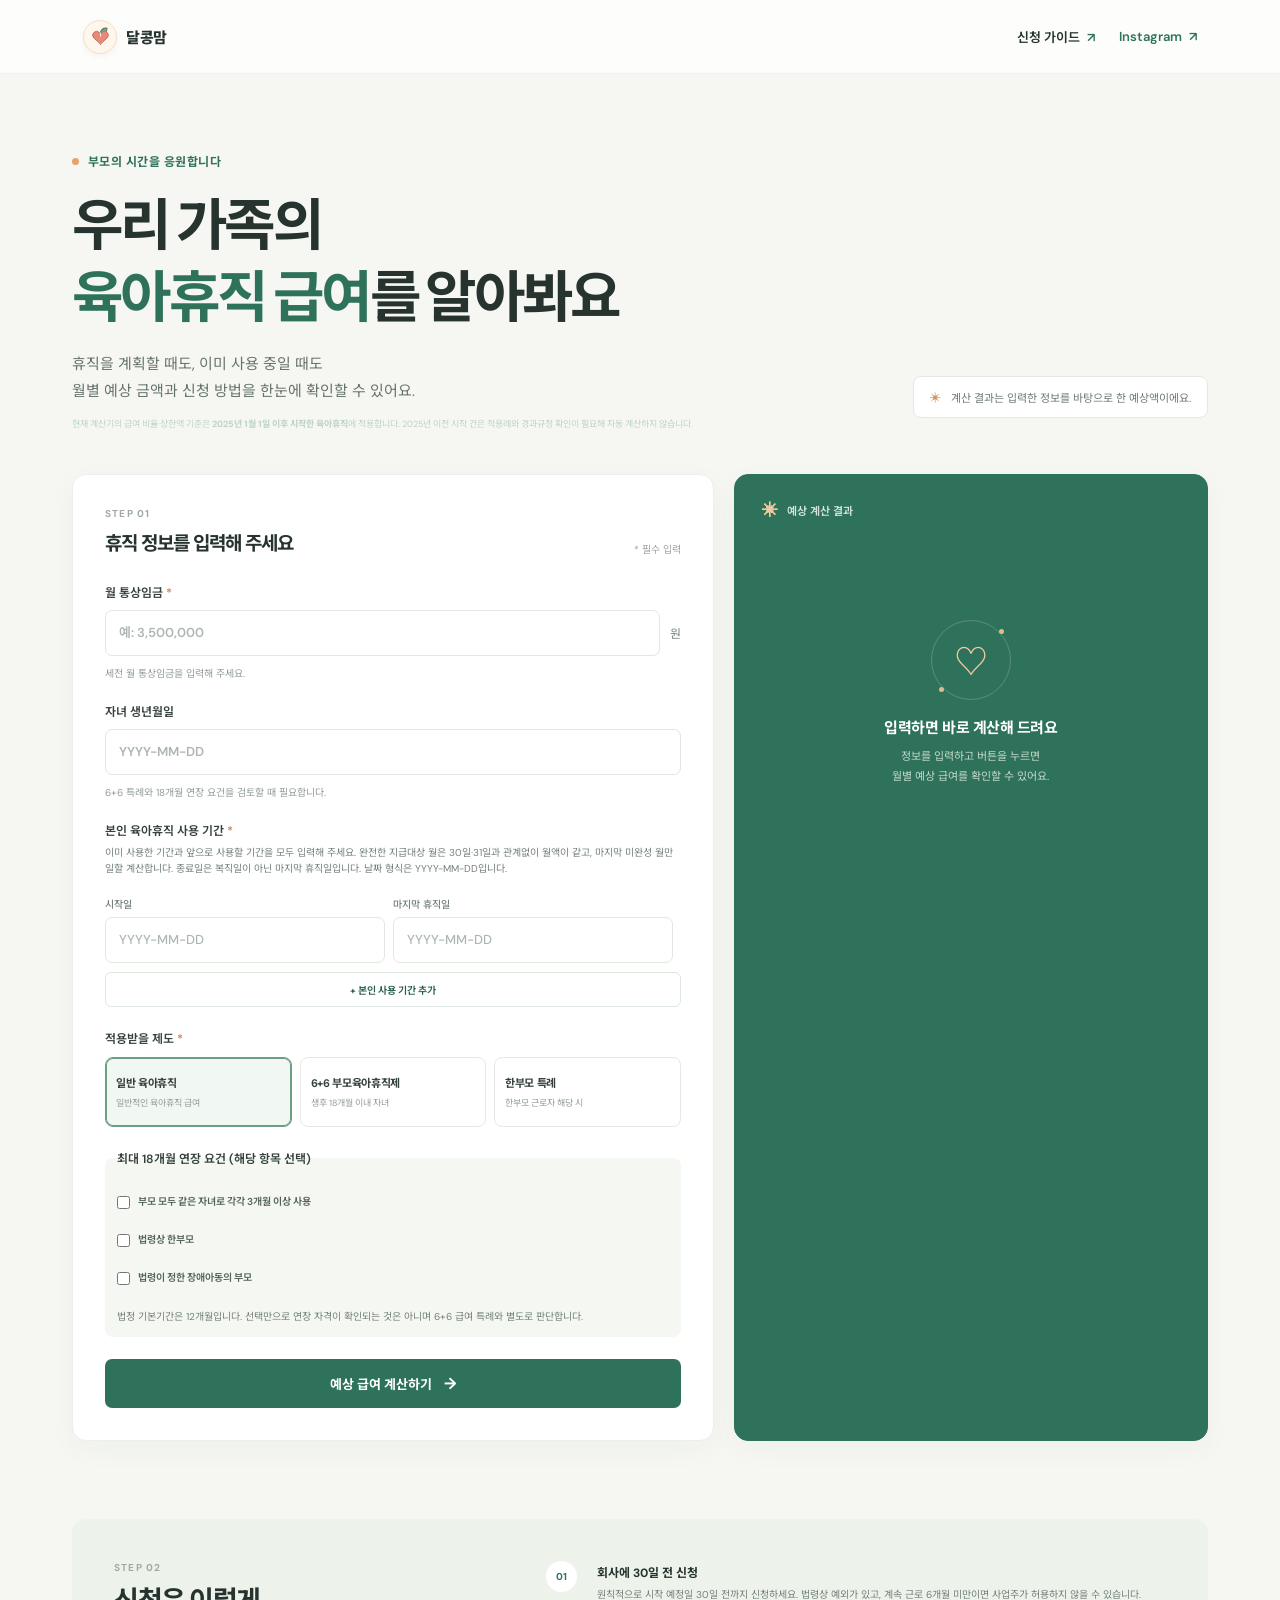
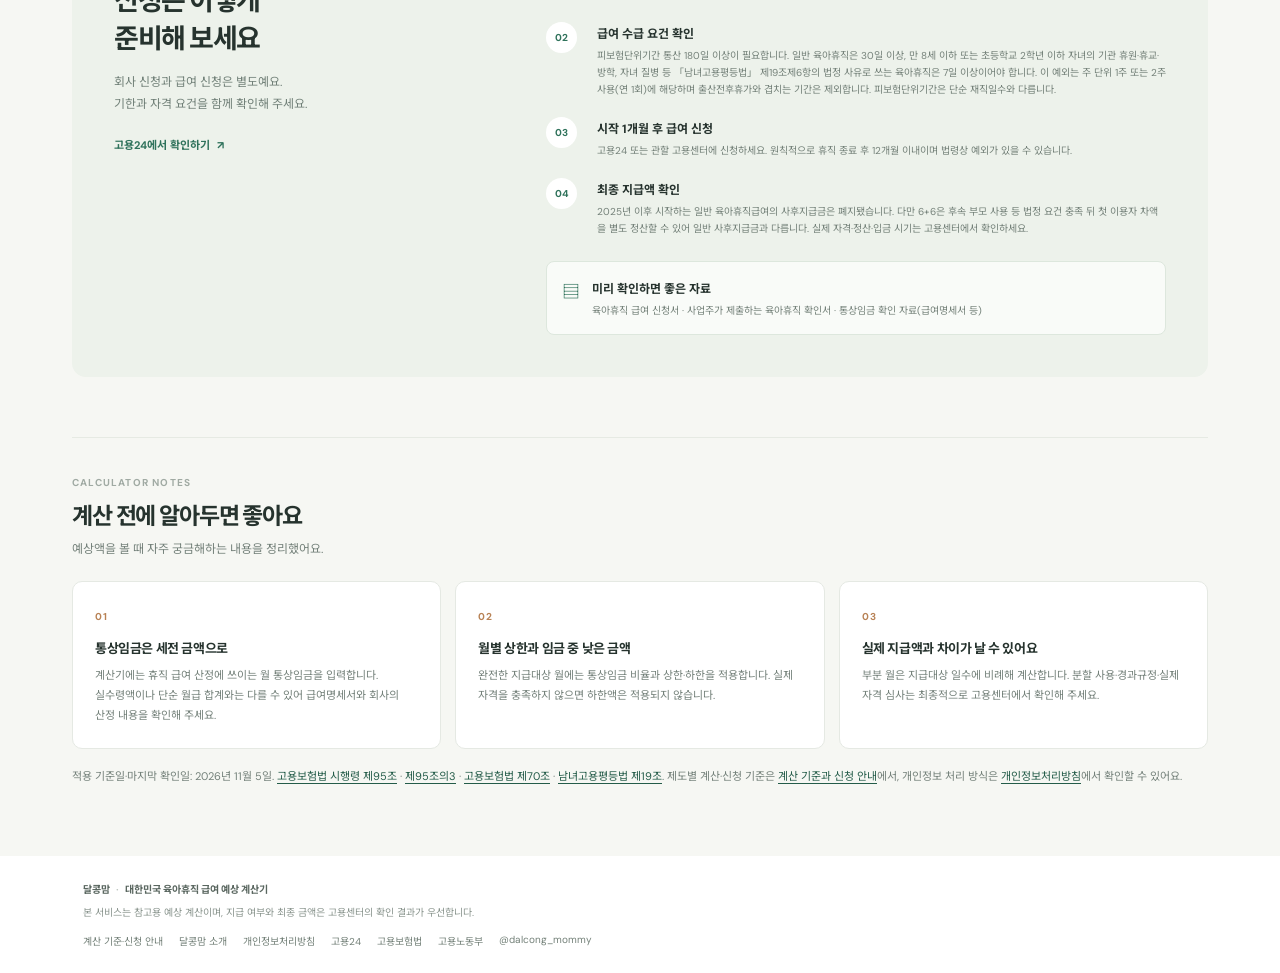
==== commit 27b32c61: "Clarify benefit rules apply from 2025 Co-authored-by: Copilot <223556219+Copilot@users.noreply.githu" ====
--- a/index.html
+++ b/index.html
@@ -67,6 +67,7 @@
         <h1>우리 가족의<br><span>육아휴직 급여</span>를 알아봐요</h1>
         <p class="hero-copy">휴직을 계획할 때도, 이미 사용 중일 때도<br class="desktop-break"> 월별 예상 금액과 신청 방법을 한눈에 확인할 수 있어요.</p>
         <div class="hero-note"><span aria-hidden="true">✳</span> 계산 결과는 입력한 정보를 바탕으로 한 예상액이에요.</div>
+        <p class="calculation-footnote">현재 계산기의 급여 비율·상한액 기준은 <strong>2025년 1월 1일 이후 시작한 육아휴직</strong>에 적용합니다. 2025년 이전 시작 건은 적용례와 경과규정 확인이 필요해 자동 계산하지 않습니다.</p>
       </section>
 
       <section class="calculator-layout" aria-label="육아휴직 급여 계산">
